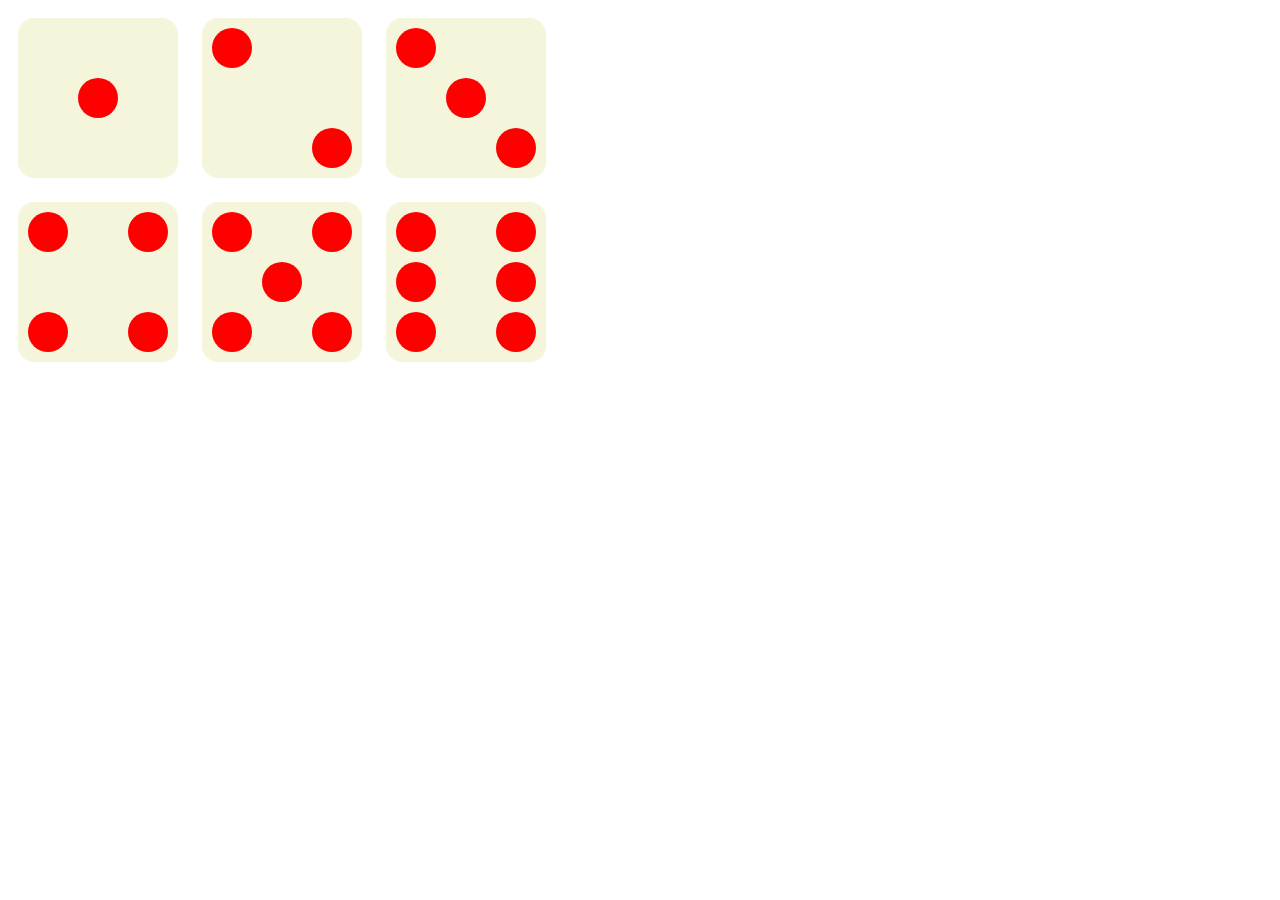
==== ex2_absolute/dice.html @ 75f044f9 "Ajout exercice 1 & 2" ====
<!DOCTYPE html>
<html lang="fr">
<head>
    <meta charset="UTF-8">
    <meta name="dice" />
    <link rel="stylesheet" href="styles.css">
    <title>Affichage de dés</title>
</head>
<body>    
    <div>
        <div class="dice">
            <div id="point_mid" class="point"></div>
        </div>
        <div class="dice">
            <div id="point_tl" class="point"></div>
            <div id="point_br" class="point"></div>
        </div>
        <div class="dice">
            <div id="point_tl" class="point"></div>
            <div id="point_mid" class="point"></div>
            <div id="point_br" class="point"></div>
        </div>
    </div>

    <div>
        <div class="dice">
            <div id="point_tl" class="point"></div>
            <div id="point_tr" class="point"></div>
            <div id="point_br" class="point"></div>
            <div id="point_bl" class="point"></div>
        </div>
        <div class="dice">
            <div id="point_tl" class="point"></div>
            <div id="point_tr" class="point"></div>
            <div id="point_mid" class="point"></div>
            <div id="point_bl" class="point"></div>
            <div id="point_br" class="point"></div>
        </div>
        <div class="dice">
            <div id="point_tl" class="point"></div>
            <div id="point_tr" class="point"></div>
            <div id="point_r" class="point"></div>
            <div id="point_l" class="point"></div>
            <div id="point_br" class="point"></div>
            <div id="point_bl" class="point"></div>
        </div>
    </div>
</body>
</html>
---- ex2_absolute/styles.css ----
.dice{
    position: relative;
    display: inline-block;
    width: 160px;
    height: 160px;
    background-color: beige;
    border-radius: 10%;
    margin: 10px;
}

.point{
    width: 40px;
    height: 40px;
    border-radius: 50%;
    background-color: red;
}

#point_tl{
    position: absolute;
    top: 10px;
    left: 10px; 
}

#point_tr{
    position: absolute;
    top: 10px;
    right: 10px; 
}

#point_mid{
    position: absolute;
    top: 60px;
    left: 60px; 
}

#point_br{
    position: absolute;
    bottom: 10px;
    right: 10px; 
}

#point_bl{
    position: absolute;
    bottom: 10px;
    left: 10px; 
}

#point_l{
    position: absolute;
    bottom: 60px;
    left: 10px; 
}

#point_r{
    position: absolute;
    bottom: 60px;
    right: 10px; 
}
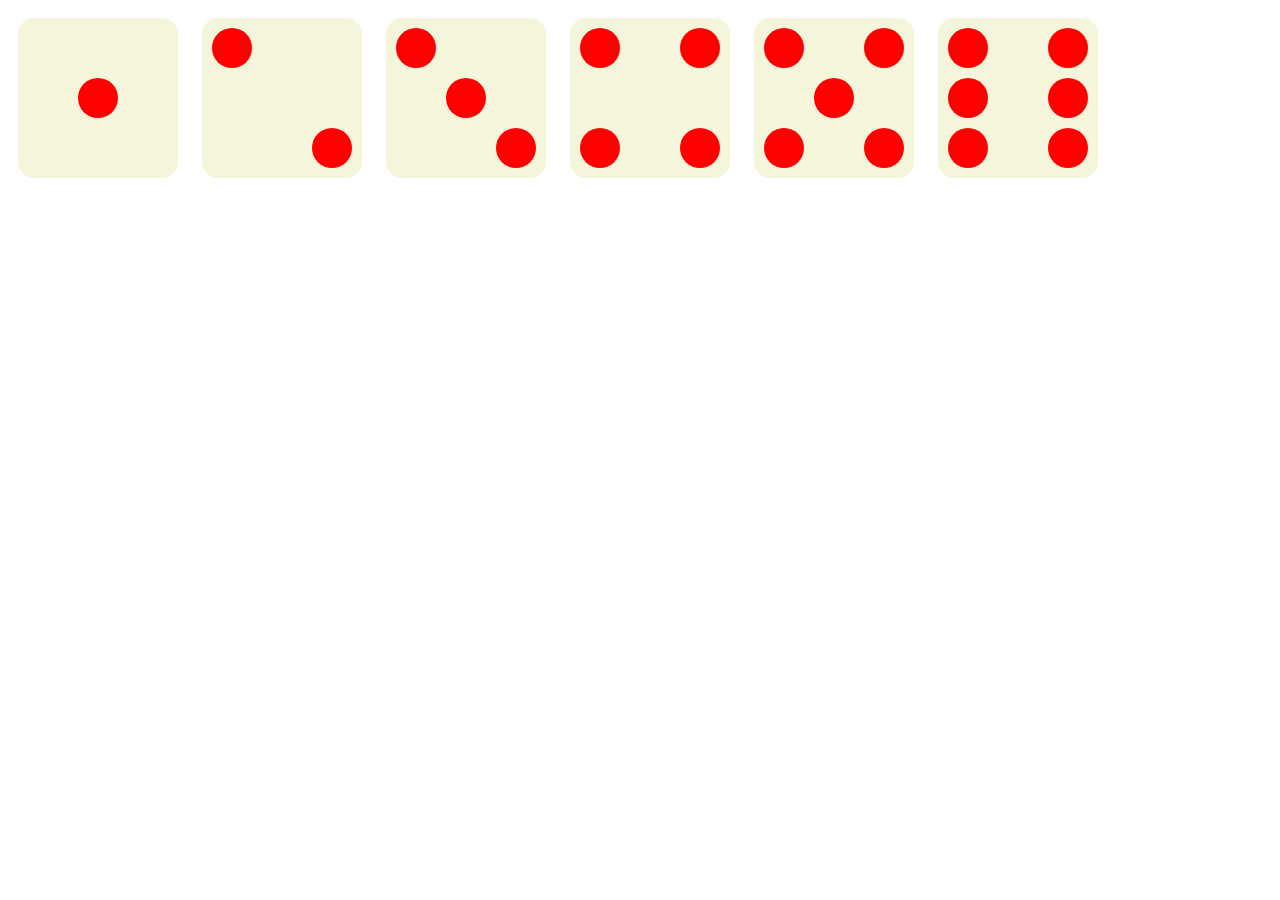
==== commit c5d4b7a2: "Correction exo2" ====
--- a/ex2_absolute/dice.html
+++ b/ex2_absolute/dice.html
@@ -7,43 +7,38 @@
     <title>Affichage de dés</title>
 </head>
 <body>    
-    <div>
-        <div class="dice">
-            <div id="point_mid" class="point"></div>
-        </div>
-        <div class="dice">
-            <div id="point_tl" class="point"></div>
-            <div id="point_br" class="point"></div>
-        </div>
-        <div class="dice">
-            <div id="point_tl" class="point"></div>
-            <div id="point_mid" class="point"></div>
-            <div id="point_br" class="point"></div>
-        </div>
+    <div class="dice">
+        <div id="point_mid" class="point"></div>
     </div>
-
-    <div>
-        <div class="dice">
-            <div id="point_tl" class="point"></div>
-            <div id="point_tr" class="point"></div>
-            <div id="point_br" class="point"></div>
-            <div id="point_bl" class="point"></div>
-        </div>
-        <div class="dice">
-            <div id="point_tl" class="point"></div>
-            <div id="point_tr" class="point"></div>
-            <div id="point_mid" class="point"></div>
-            <div id="point_bl" class="point"></div>
-            <div id="point_br" class="point"></div>
-        </div>
-        <div class="dice">
-            <div id="point_tl" class="point"></div>
-            <div id="point_tr" class="point"></div>
-            <div id="point_r" class="point"></div>
-            <div id="point_l" class="point"></div>
-            <div id="point_br" class="point"></div>
-            <div id="point_bl" class="point"></div>
-        </div>
+    <div class="dice">
+        <div id="point_tl" class="point"></div>
+        <div id="point_br" class="point"></div>
+    </div>
+    <div class="dice">
+        <div id="point_tl" class="point"></div>
+        <div id="point_mid" class="point"></div>
+        <div id="point_br" class="point"></div>
+    </div>
+    <div class="dice">
+        <div id="point_tl" class="point"></div>
+        <div id="point_tr" class="point"></div>
+        <div id="point_br" class="point"></div>
+        <div id="point_bl" class="point"></div>
+    </div>
+    <div class="dice">
+        <div id="point_tl" class="point"></div>
+        <div id="point_tr" class="point"></div>
+        <div id="point_mid" class="point"></div>
+        <div id="point_bl" class="point"></div>
+        <div id="point_br" class="point"></div>
+    </div>
+    <div class="dice">
+        <div id="point_tl" class="point"></div>
+        <div id="point_tr" class="point"></div>
+        <div id="point_r" class="point"></div>
+        <div id="point_l" class="point"></div>
+        <div id="point_br" class="point"></div>
+        <div id="point_bl" class="point"></div>
     </div>
 </body>
 </html>